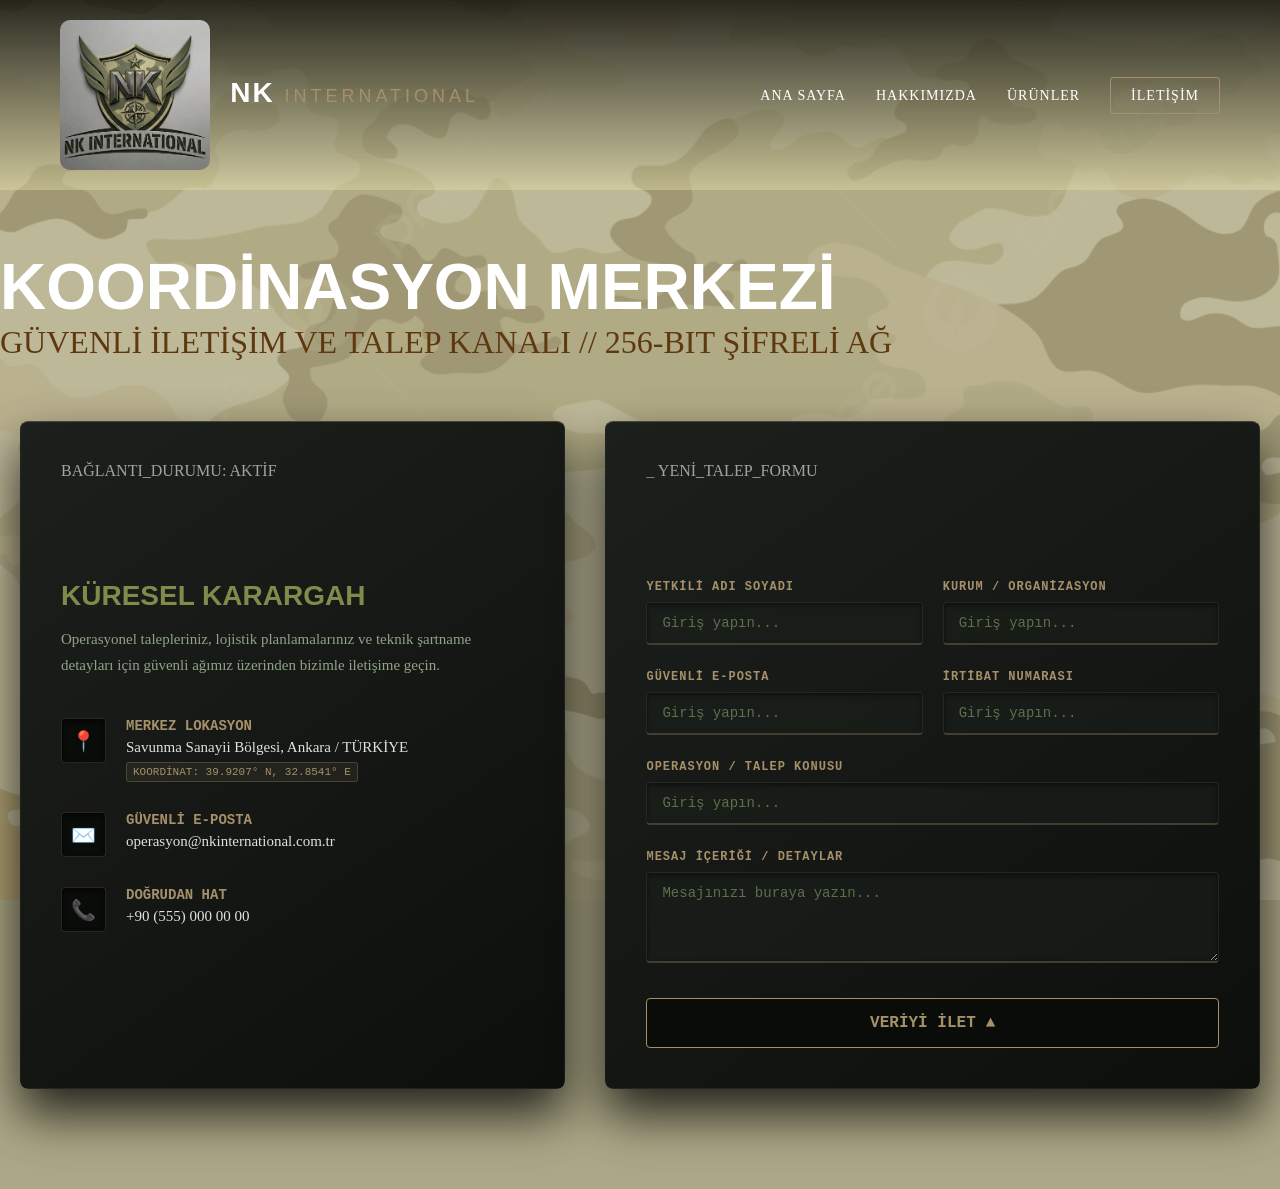
==== contact.html @ f4b68657 "Add files via upload" ====
<!DOCTYPE html>
<html lang="tr">
<head>
    <meta charset="UTF-8">
    <meta name="viewport" content="width=device-width, initial-scale=1.0">
    <title>İletişim - NK International</title>
    <link rel="stylesheet" href="./contacty.css">
</head>
<body class="contact-page-body">

    <!-- MENÜ (NAVBAR) BÖLÜMÜ -->
   

     <header class="navbar">
        <div class="nav-container">
            
            <a href="#" class="logo"><img src="./fotolar/logo.png" alt="logomuzdur">NK <span>INTERNATIONAL</span></a>
            <ul class="nav-links">
                <li><a href="./index.html">Ana Sayfa</a></li>
                <li><a href="./hakkımızda.html">Hakkımızda</a></li>
                <li><a href="./product.html">Ürünler</a></li>
                <li><a href="#" class="btn-nav">İletişim</a></li>
            </ul>
        </div>
    </header>

    <div class="boşluk">

    </div>

    <!-- SAYFA BAŞLIĞI -->
    <section class="page-header tactical-hero">
        <div class="container text-center">
            <h1 class="glitch-title">KOORDİNASYON <span class="text-bronze">MERKEZİ</span></h1>
            <p class="cyber-subtitle">GÜVENLİ İLETİŞİM VE TALEP KANALI // 256-BIT ŞİFRELİ AĞ</p>
        </div>
    </section>

    <!-- İLETİŞİM BÖLÜMÜ -->
    <section class="contact-section section">
        <div class="container">
            <div class="contact-grid">
                
                <!-- Sol Taraf: İletişim Bilgileri (Karargah) -->
                <div class="contact-info-panel glass-panel">
                    <div class="panel-header">
                        <span class="blinking-dot"></span> BAĞLANTI_DURUMU: AKTİF
                    </div>
                    <h2 class="contact-title">Küresel Karargah</h2>
                    <p class="contact-desc">Operasyonel talepleriniz, lojistik planlamalarınız ve teknik şartname detayları için güvenli ağımız üzerinden bizimle iletişime geçin.</p>
                    
                    <div class="info-list">
                        <div class="info-item">
                            <div class="info-icon">📍</div>
                            <div class="info-text">
                                <h4>MERKEZ LOKASYON</h4>
                                <p>Savunma Sanayii Bölgesi, Ankara / TÜRKİYE</p>
                                <span class="coord-text">KOORDİNAT: 39.9207° N, 32.8541° E</span>
                            </div>
                        </div>
                        
                        <div class="info-item">
                            <div class="info-icon">✉️</div>
                            <div class="info-text">
                                <h4>GÜVENLİ E-POSTA</h4>
                                <p>operasyon@nkinternational.com.tr</p>
                            </div>
                        </div>

                        <div class="info-item">
                            <div class="info-icon">📞</div>
                            <div class="info-text">
                                <h4>DOĞRUDAN HAT</h4>
                                <p>+90 (555) 000 00 00</p>
                            </div>
                        </div>
                    </div>
                </div>

                <!-- Sağ Taraf: Güvenli Form -->
                <div class="contact-form-panel glass-panel">
                    <div class="panel-header">
                        <span style="color:#A6906A">_</span> YENİ_TALEP_FORMU
                    </div>
                    
                    <form class="tactical-form">
                        <div class="form-row">
                            <div class="input-group">
                                <label>YETKİLİ ADI SOYADI</label>
                                <input type="text" placeholder="Giriş yapın..." required>
                            </div>
                            <div class="input-group">
                                <label>KURUM / ORGANİZASYON</label>
                                <input type="text" placeholder="Giriş yapın..." required>
                            </div>
                        </div>

                        <div class="form-row">
                            <div class="input-group">
                                <label>GÜVENLİ E-POSTA</label>
                                <input type="email" placeholder="Giriş yapın..." required>
                            </div>
                            <div class="input-group">
                                <label>İRTİBAT NUMARASI</label>
                                <input type="tel" placeholder="Giriş yapın...">
                            </div>
                        </div>

                        <div class="input-group">
                            <label>OPERASYON / TALEP KONUSU</label>
                            <input type="text" placeholder="Giriş yapın..." required>
                        </div>

                        <div class="input-group">
                            <label>MESAJ İÇERİĞİ / DETAYLAR</label>
                            <textarea rows="4" placeholder="Mesajınızı buraya yazın..." required></textarea>
                        </div>

                        <button type="submit" class="submit-btn">
                            VERİYİ İLET <span class="btn-icon">▲</span>
                        </button>
                    </form>
                </div>

            </div>
        </div>
    </section>

</body>
</html>
---- contacty.css ----
:root {
    --primary-green: #4f5a4a; /* Taktiksel Askeri Yeşil */
    --dark-green: #2d332a; /* Koyu Taktiksel Yeşil */
    --dark-bg: #1a1c1a; /* Antrasit / Gece Grisi */
    --accent-bronze: #a6906a; /* Şık Bronz/Altın Vurgu */
    --text-light: #f4f5f4;
    --text-white: #ffffff;
}


* {
    margin: 0;
    padding: 0;
    box-sizing: border-box;
}


h1, h2, h3, .logo {
    font-family: 'Montserrat', sans-serif;
}

a {
    text-decoration: none;
}







/* --- SAYFA ZEMİNİ VE ARKA PLAN GÖRSELİ (Hakkımızda ile birebir aynı) --- */
.contact-page-body {
    position: relative;
    background-color: #52460179;
    color: #a0a5a0;
    min-height: 100vh;
    overflow-x: hidden;
}

.contact-page-body::before {
    content: '';
    position: fixed; 
    top: 0; left: 0; width: 100%; height: 100%;
    /* Askeri görseliniz eklendi */
    background-image: url('./fotolar/askeri background.png');
    background-size: cover;
    background-position: center;
    background-repeat: no-repeat;
    opacity: 0.25; 
    z-index: -1; 
    pointer-events: none; 
}

.tactical-hero, .contact-section {
    background: transparent !important;
    position: relative;
    z-index: 1;
}



/* --- ÜST MENÜ (NAVBAR) --- */
.navbar {
    position: fixed;
    top: 0;
    left: 0;
    width: 100%;
    padding: 20px 0;
    z-index: 100; /* Slider'ın ve overlay'in üstünde kalmasını sağlar */
    background: linear-gradient(to bottom, rgba(0,0,0,0.8) 0%, rgba(0,0,0,0) 100%);
    background-color: #e7e3ab69;
}

.nav-container {
    display: flex;
    justify-content: space-between;
    align-items: center;
    max-width: 1200px;
    margin: 0 auto;
    padding: 0 20px;
}
 
.logo img {
    height: 150px;
   margin-right: 20px;
   vertical-align: middle;
   border-radius: 10px;
}
.logo {
    font-size: 28px;
    font-weight: 800;
    vertical-align: middle;
    color: var(--text-white);
    letter-spacing: 2px;
    
   
}

.logo span {
    font-weight: 500;
    color: var(--accent-bronze);
    font-size: 18px;
    letter-spacing: 4px;
}

.nav-links {
    list-style: none;
    display: flex;
    align-items: center;
    gap: 30px;
}

.nav-links a {
    color: var(--text-white);
    font-size: 14px;
    font-weight: 500;
    text-transform: uppercase;
    letter-spacing: 1px;
    transition: color 0.3s;
}

.nav-links a:hover {
    color: var(--accent-bronze);
}

.btn-nav {
    border: 1px solid var(--accent-bronze);
    padding: 10px 20px;
    border-radius: 3px;
}

.btn-nav:hover {
    background-color: var(--accent-bronze);
    color: var(--dark-bg) !important;
}


.boşluk{
    display: block;
    height: 250px;
}


/* Sayfa Başlığı Gradienti */
.glitch-title{
    color: #ffffff;
    font-size: 4rem;
}

.cyber-subtitle{
    color: #5e380e;
    font-size: 2rem;
}


.contact-section {
    padding: 60px 20px 100px;
}

.contact-grid {
    display: grid;
    grid-template-columns: 1fr 1.2fr;
    gap: 40px;
}

/* --- 3D ZIRH PLAKASI PANELLERİ (Hakkımızda sayfası ile aynı derinlik) --- */
.contact-info-panel, .contact-form-panel {
    background: linear-gradient(145deg, #1c201c 0%, #0d0f0d 100%);
    border: 1px solid rgba(255, 255, 255, 0.03);
    border-top: 1px solid rgba(166, 144, 106, 0.4);
    border-left: 1px solid rgba(255, 255, 255, 0.05);
    border-radius: 8px;
    padding: 40px;
    box-shadow: 0 25px 50px rgba(0,0,0,0.8), inset 0 2px 10px rgba(255,255,255,0.02);
    position: relative;
   
}

.panel-header{
    margin-bottom: 100px;
}

/* Sol Bilgi Paneli Detayları */
.contact-title {
    font-size: 28px;
    color: #808b4b;
    text-transform: uppercase;
    margin-bottom: 15px;
    font-weight: 800;
}

.contact-desc {
    font-size: 15px;
    line-height: 1.7;
    margin-bottom: 40px;
    color: #8fa388;
}

.info-list {
    display: flex;
    flex-direction: column;
    gap: 30px;
}

.info-item {
    display: flex;
    gap: 20px;
    align-items: flex-start;
}

.info-icon {
    font-size: 20px;
    background: #0a0c0a;
    border: 1px solid rgba(166, 144, 106, 0.2);
    color: #A6906A;
    width: 45px; height: 45px;
    display: flex; justify-content: center; align-items: center;
    border-radius: 4px;
    box-shadow: inset 0 2px 5px rgba(0,0,0,0.8);
}

.info-text h4 {
    font-size: 14px;
    color: #A6906A;
    font-family: 'Courier New', monospace;
    margin-bottom: 5px;
}

.info-text p {
    color: #e0e0e0;
    font-size: 15px;
    margin: 0 0 5px 0;
}

.coord-text {
    font-size: 11px;
    font-family: 'Courier New', monospace;
    color: #A6906A;
    display: inline-block;
    padding: 3px 6px;
    background: rgba(166, 144, 106, 0.1);
    border: 1px solid rgba(166, 144, 106, 0.3);
    border-radius: 3px;
}

/* --- SAĞ TARAF: TAKTİKSEL FORM --- */
.tactical-form {
    display: flex;
    flex-direction: column;
    gap: 25px;
    margin-top: 20px;
}

.form-row {
    display: grid;
    grid-template-columns: 1fr 1fr;
    gap: 20px;
}

.input-group {
    display: flex;
    flex-direction: column;
    gap: 8px;
}

.input-group label {
    font-family: 'Courier New', monospace;
    font-size: 12px;
    color: #A6906A;
    letter-spacing: 1px;
    font-weight: bold;
}

/* Askeri Terminal Stili 3D Metin Kutuları */
.tactical-form input, .tactical-form textarea {
    background: rgba(28, 32, 28, 0.6); /* Çok koyu olmasını engelledik */
    border: 1px solid rgba(255, 255, 255, 0.05);
    border-bottom: 2px solid rgba(166, 144, 106, 0.3);
    border-radius: 4px;
    padding: 12px 15px;
    color: #f0f0f0;
    font-family: 'Courier New', monospace;
    font-size: 14px;
    transition: all 0.3s ease;
    box-shadow: inset 0 2px 5px rgba(0,0,0,0.5);
}

.tactical-form input:focus, .tactical-form textarea:focus {
    outline: none;
    background: rgba(45, 51, 45, 0.8);
    border-bottom-color: #A6906A;
    box-shadow: inset 0 2px 5px rgba(0,0,0,0.5), 0 5px 15px rgba(166, 144, 106, 0.1);
}

.tactical-form input::placeholder, .tactical-form textarea::placeholder {
    color: #5d6e4b;
}

/* Gönder Butonu */
.submit-btn {
    background: #0a0c0a;
    border: 1px solid #A6906A;
    color: #A6906A;
    padding: 15px;
    font-family: 'Courier New', monospace;
    font-size: 16px;
    font-weight: bold;
    cursor: pointer;
    transition: all 0.4s ease;
    display: flex;
    justify-content: center;
    align-items: center;
    gap: 10px;
    margin-top: 10px;
    border-radius: 4px;
}

.submit-btn:hover {
    background: #A6906A;
    color: #000;
    box-shadow: 0 0 20px rgba(166, 144, 106, 0.4);
    transform: translateY(-2px);
}

/* Mobil Uyum */
@media (max-width: 992px) {
    .contact-grid { grid-template-columns: 1fr; }
    .form-row { grid-template-columns: 1fr; }
}
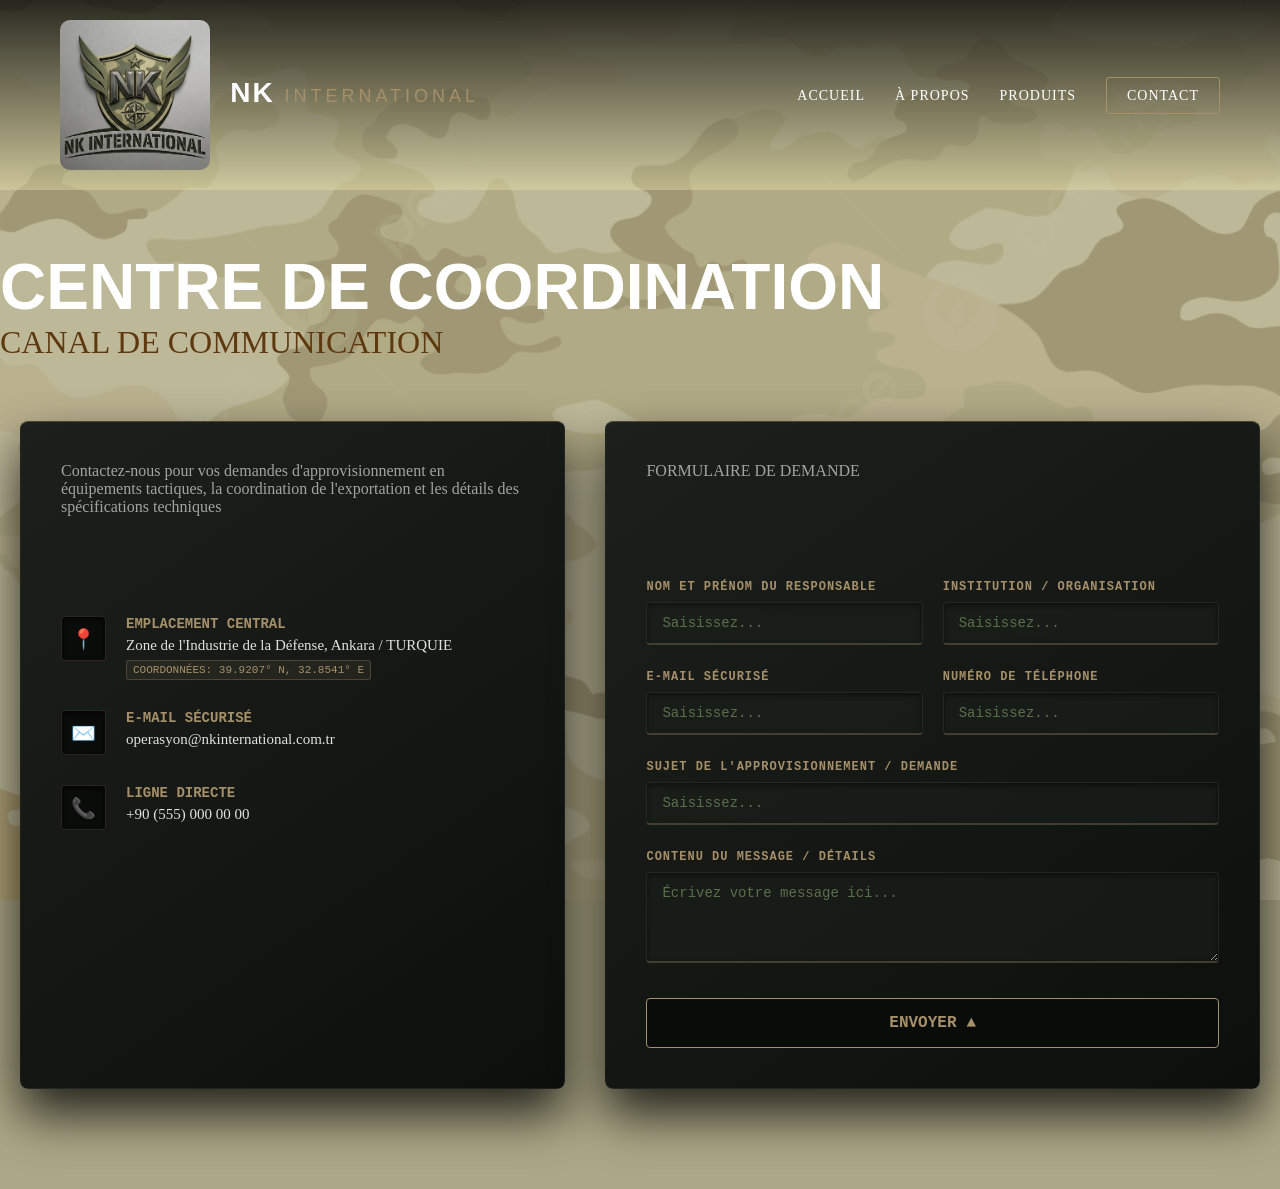
==== commit fdcc00af: "Update contact.html" ====
--- a/contact.html
+++ b/contact.html
@@ -1,9 +1,9 @@
 <!DOCTYPE html>
-<html lang="tr">
+<html lang="fr">
 <head>
     <meta charset="UTF-8">
     <meta name="viewport" content="width=device-width, initial-scale=1.0">
-    <title>İletişim - NK International</title>
+    <title>Contact - NK International</title>
     <link rel="stylesheet" href="./contacty.css">
 </head>
 <body class="contact-page-body">
@@ -16,10 +16,10 @@
             
             <a href="#" class="logo"><img src="./fotolar/logo.png" alt="logomuzdur">NK <span>INTERNATIONAL</span></a>
             <ul class="nav-links">
-                <li><a href="./index.html">Ana Sayfa</a></li>
-                <li><a href="./hakkımızda.html">Hakkımızda</a></li>
-                <li><a href="./product.html">Ürünler</a></li>
-                <li><a href="#" class="btn-nav">İletişim</a></li>
+                <li><a href="./index.html">Accueil</a></li>
+                <li><a href="./hakkımızda.html">À Propos</a></li>
+                <li><a href="./product.html">Produits</a></li>
+                <li><a href="#" class="btn-nav">Contact</a></li>
             </ul>
         </div>
     </header>
@@ -31,8 +31,8 @@
     <!-- SAYFA BAŞLIĞI -->
     <section class="page-header tactical-hero">
         <div class="container text-center">
-            <h1 class="glitch-title">KOORDİNASYON <span class="text-bronze">MERKEZİ</span></h1>
-            <p class="cyber-subtitle">GÜVENLİ İLETİŞİM VE TALEP KANALI // 256-BIT ŞİFRELİ AĞ</p>
+            <h1 class="glitch-title">CENTRE DE <span class="text-bronze">COORDINATION</span></h1>
+            <p class="cyber-subtitle">CANAL DE COMMUNICATION</p>
         </div>
     </section>
 
@@ -44,25 +44,23 @@
                 <!-- Sol Taraf: İletişim Bilgileri (Karargah) -->
                 <div class="contact-info-panel glass-panel">
                     <div class="panel-header">
-                        <span class="blinking-dot"></span> BAĞLANTI_DURUMU: AKTİF
+                        <span style="color:#A6906A"></span> Contactez-nous pour vos demandes d'approvisionnement en équipements tactiques, la coordination de l'exportation et les détails des spécifications techniques
                     </div>
-                    <h2 class="contact-title">Küresel Karargah</h2>
-                    <p class="contact-desc">Operasyonel talepleriniz, lojistik planlamalarınız ve teknik şartname detayları için güvenli ağımız üzerinden bizimle iletişime geçin.</p>
                     
                     <div class="info-list">
                         <div class="info-item">
                             <div class="info-icon">📍</div>
                             <div class="info-text">
-                                <h4>MERKEZ LOKASYON</h4>
-                                <p>Savunma Sanayii Bölgesi, Ankara / TÜRKİYE</p>
-                                <span class="coord-text">KOORDİNAT: 39.9207° N, 32.8541° E</span>
+                                <h4>EMPLACEMENT CENTRAL</h4>
+                                <p>Zone de l'Industrie de la Défense, Ankara / TURQUIE</p>
+                                <span class="coord-text">COORDONNÉES: 39.9207° N, 32.8541° E</span>
                             </div>
                         </div>
                         
                         <div class="info-item">
                             <div class="info-icon">✉️</div>
                             <div class="info-text">
-                                <h4>GÜVENLİ E-POSTA</h4>
+                                <h4>E-MAIL SÉCURISÉ</h4>
                                 <p>operasyon@nkinternational.com.tr</p>
                             </div>
                         </div>
@@ -70,7 +68,7 @@
                         <div class="info-item">
                             <div class="info-icon">📞</div>
                             <div class="info-text">
-                                <h4>DOĞRUDAN HAT</h4>
+                                <h4>LIGNE DIRECTE</h4>
                                 <p>+90 (555) 000 00 00</p>
                             </div>
                         </div>
@@ -80,44 +78,44 @@
                 <!-- Sağ Taraf: Güvenli Form -->
                 <div class="contact-form-panel glass-panel">
                     <div class="panel-header">
-                        <span style="color:#A6906A">_</span> YENİ_TALEP_FORMU
+                        <span style="color:#A6906A"></span>FORMULAIRE DE DEMANDE
                     </div>
                     
                     <form class="tactical-form">
                         <div class="form-row">
                             <div class="input-group">
-                                <label>YETKİLİ ADI SOYADI</label>
-                                <input type="text" placeholder="Giriş yapın..." required>
+                                <label>NOM ET PRÉNOM DU RESPONSABLE</label>
+                                <input type="text" placeholder="Saisissez..." required>
                             </div>
                             <div class="input-group">
-                                <label>KURUM / ORGANİZASYON</label>
-                                <input type="text" placeholder="Giriş yapın..." required>
+                                <label>INSTITUTION / ORGANISATION</label>
+                                <input type="text" placeholder="Saisissez..." required>
                             </div>
                         </div>
 
                         <div class="form-row">
                             <div class="input-group">
-                                <label>GÜVENLİ E-POSTA</label>
-                                <input type="email" placeholder="Giriş yapın..." required>
+                                <label>E-MAIL SÉCURISÉ</label>
+                                <input type="email" placeholder="Saisissez..." required>
                             </div>
                             <div class="input-group">
-                                <label>İRTİBAT NUMARASI</label>
-                                <input type="tel" placeholder="Giriş yapın...">
+                                <label>NUMÉRO DE TÉLÉPHONE</label>
+                                <input type="tel" placeholder="Saisissez...">
                             </div>
                         </div>
 
                         <div class="input-group">
-                            <label>OPERASYON / TALEP KONUSU</label>
-                            <input type="text" placeholder="Giriş yapın..." required>
+                            <label>SUJET DE L'APPROVISIONNEMENT / DEMANDE</label>
+                            <input type="text" placeholder="Saisissez..." required>
                         </div>
 
                         <div class="input-group">
-                            <label>MESAJ İÇERİĞİ / DETAYLAR</label>
-                            <textarea rows="4" placeholder="Mesajınızı buraya yazın..." required></textarea>
+                            <label>CONTENU DU MESSAGE / DÉTAILS</label>
+                            <textarea rows="4" placeholder="Écrivez votre message ici..." required></textarea>
                         </div>
 
                         <button type="submit" class="submit-btn">
-                            VERİYİ İLET <span class="btn-icon">▲</span>
+                            ENVOYER <span class="btn-icon">▲</span>
                         </button>
                     </form>
                 </div>
@@ -127,4 +125,4 @@
     </section>
 
 </body>
-</html>+</html>
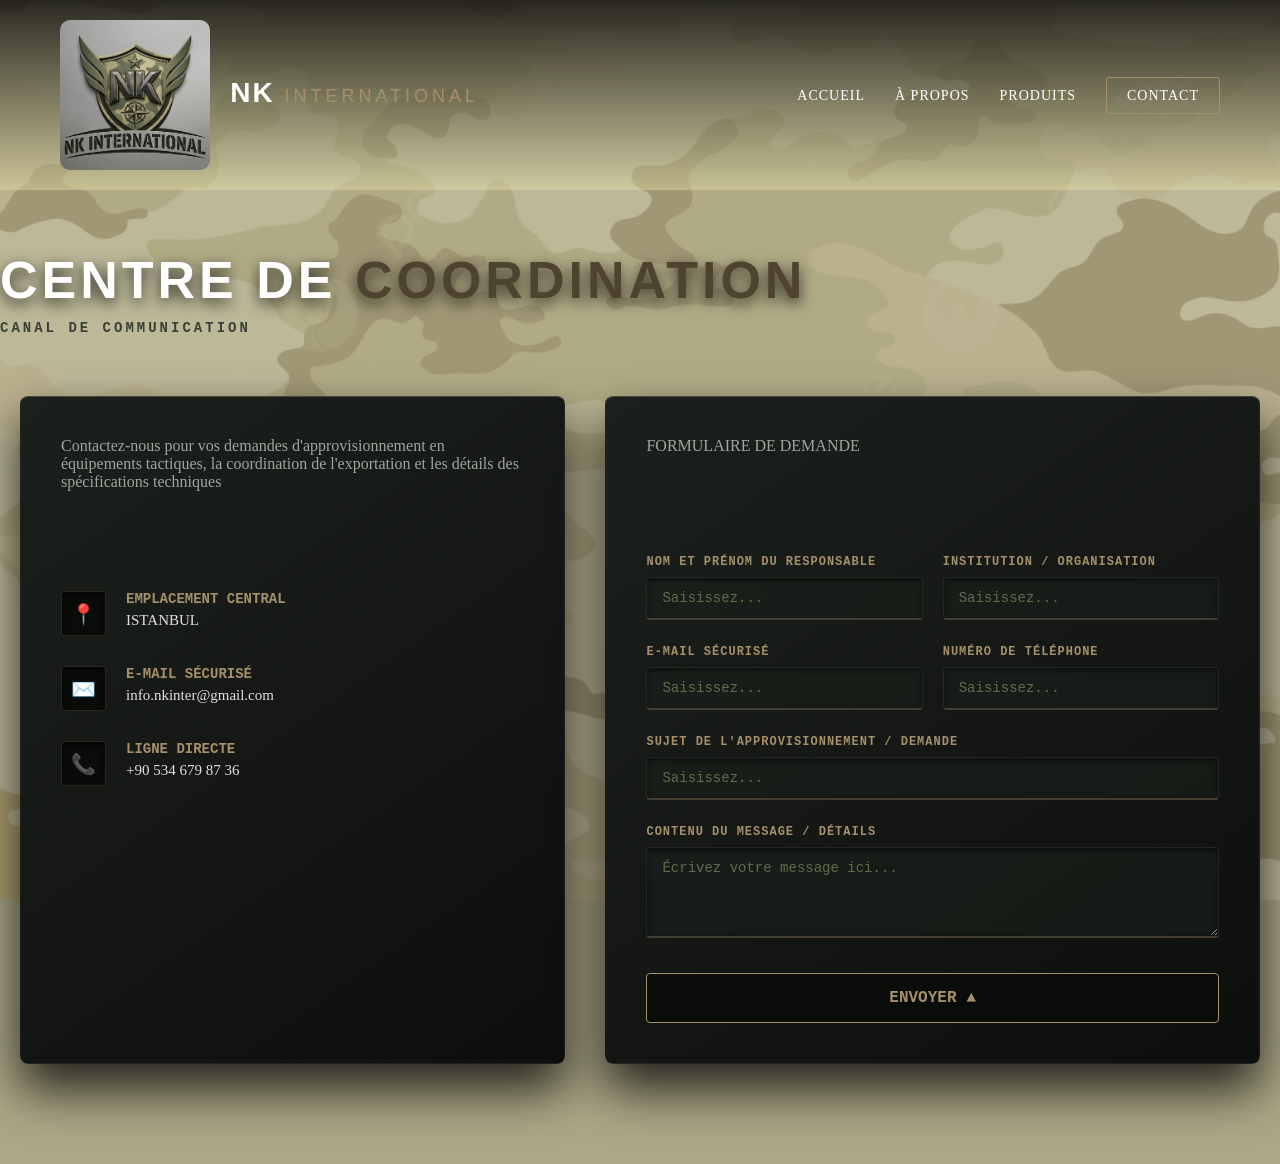
==== commit e5d29c99: "Update contact.html" ====
--- a/contact.html
+++ b/contact.html
@@ -52,8 +52,8 @@
                             <div class="info-icon">📍</div>
                             <div class="info-text">
                                 <h4>EMPLACEMENT CENTRAL</h4>
-                                <p>Zone de l'Industrie de la Défense, Ankara / TURQUIE</p>
-                                <span class="coord-text">COORDONNÉES: 39.9207° N, 32.8541° E</span>
+                                <p>ISTANBUL</p>
+                                
                             </div>
                         </div>
                         
@@ -61,7 +61,7 @@
                             <div class="info-icon">✉️</div>
                             <div class="info-text">
                                 <h4>E-MAIL SÉCURISÉ</h4>
-                                <p>operasyon@nkinternational.com.tr</p>
+                                <p>info.nkinter@gmail.com</p>
                             </div>
                         </div>
 
@@ -69,7 +69,7 @@
                             <div class="info-icon">📞</div>
                             <div class="info-text">
                                 <h4>LIGNE DIRECTE</h4>
-                                <p>+90 (555) 000 00 00</p>
+                                <p>+90 534 679 87 36</p>
                             </div>
                         </div>
                     </div>
--- a/contacty.css
+++ b/contacty.css
@@ -144,14 +144,27 @@
 
 
 /* Sayfa Başlığı Gradienti */
-.glitch-title{
+.glitch-title {
+    font-size: 52px;
+    font-weight: 900;
+    letter-spacing: 4px;
+    margin-bottom: 10px;
+    text-transform: uppercase;
     color: #ffffff;
-    font-size: 4rem;
-}
-
-.cyber-subtitle{
-    color: #5e380e;
-    font-size: 2rem;
+    text-shadow: 0 5px 15px rgba(0,0,0,0.8);
+}
+
+.text-bronze {
+    /* Bronz/Altın vurgu rengi */
+    color: #4e432f; 
+}
+
+.cyber-subtitle {
+    color: #394136;
+    font-family: 'Courier New', monospace;
+    letter-spacing: 3px;
+    font-size: 14px;
+    font-weight: 700;
 }
 
 
@@ -328,4 +341,73 @@
 @media (max-width: 992px) {
     .contact-grid { grid-template-columns: 1fr; }
     .form-row { grid-template-columns: 1fr; }
-}+
+     body, html {
+        overflow-x: hidden !important; 
+        max-width: 100%;
+    }
+    
+    .section {
+        padding: 50px 15px; /* Sağdan soldan nefes alma boşluğu */
+    }
+
+    /* 2. MENÜ (NAVBAR) DÜZELTMESİ (Üst üste binmeyi çözer) */
+    .navbar .nav-container {
+        flex-direction: column; /* Logo ve menüyü alt alta alır */
+        padding: 15px 10px;
+        gap: 15px;
+    }
+
+    .logo {
+        font-size: 22px !important;
+        text-align: center;
+        display: flex;
+        align-items: center;
+        justify-content: center;
+    }
+
+    .logo img {
+        height: 45px !important; /* Dev logoyu telefona uygun hale getirdik */
+        margin-right: 10px;
+    }
+
+    .nav-links {
+        display: flex;
+        flex-wrap: wrap; /* Sığmazsa alt satıra geçer */
+        justify-content: center;
+        gap: 12px;
+        width: 100%;
+    }
+
+    .nav-links li, .nav-link {
+        margin: 0;
+        font-size: 13px !important; /* Linkleri telefona göre küçülttük */
+    }
+
+      .glitch-title {
+    font-size: 2rem;
+    }
+
+    .cyber-subtitle{
+        font-size: 1rem;
+    }
+
+    .contact-info-panel{
+        width: 290px;
+        justify-self: center;
+    }
+
+    .contact-grid{
+        justify-self: center;
+    }
+
+    .contact-form-panel{
+        width: 290px;
+        justify-self: center;
+    }
+
+    .info-icon{
+        display: none;
+    }
+
+}
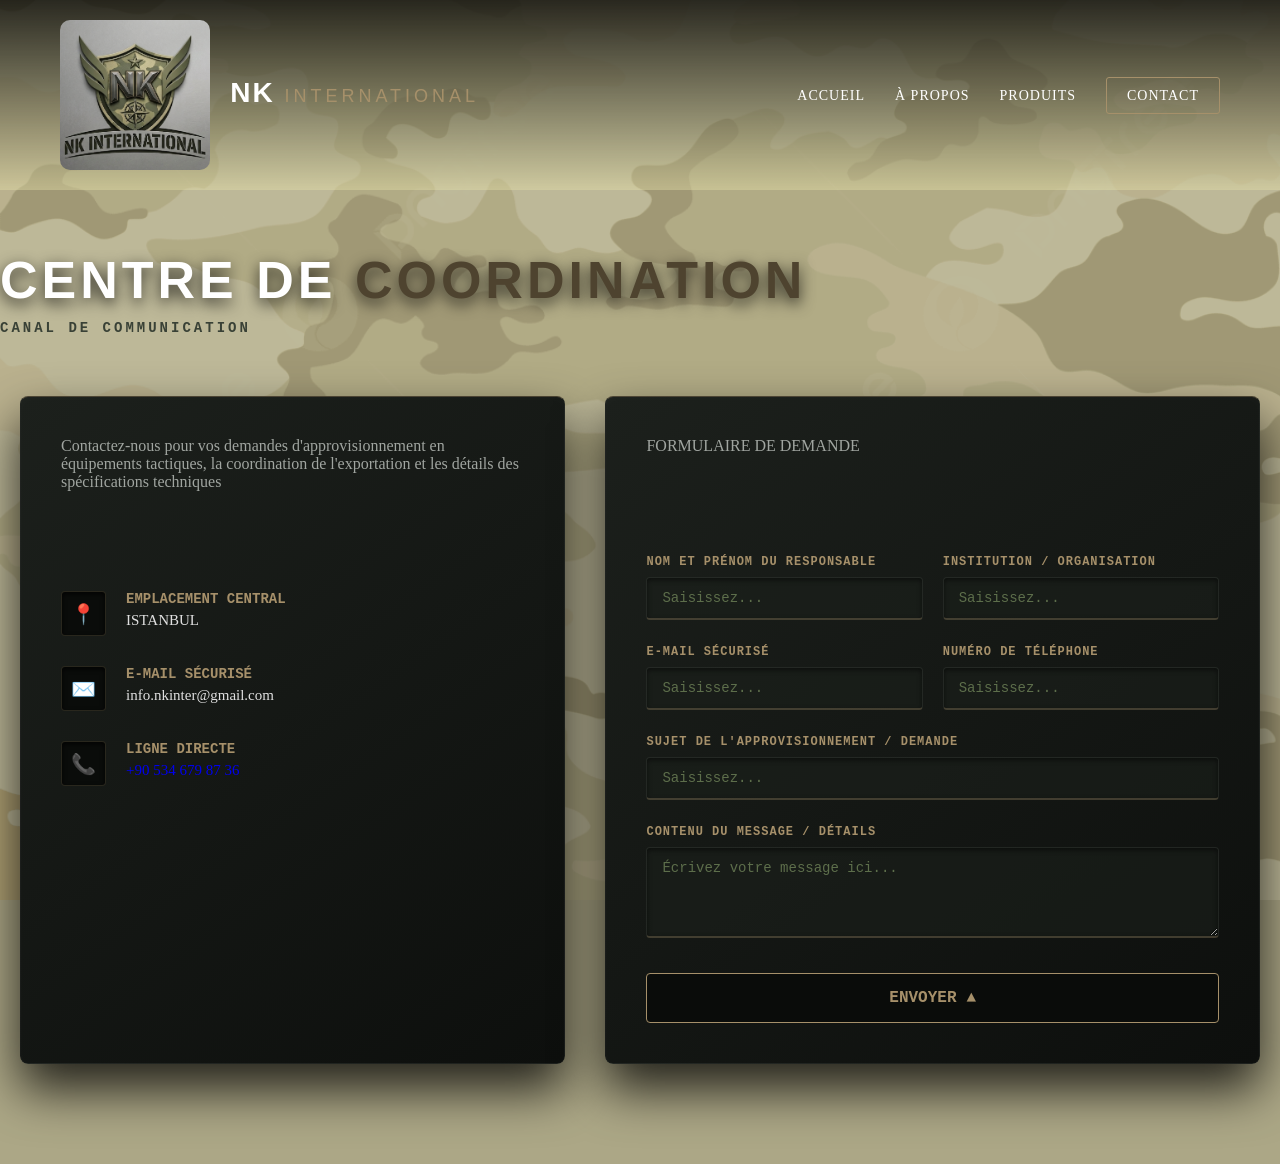
==== commit 6be7ea49: "Update contact.html" ====
--- a/contact.html
+++ b/contact.html
@@ -69,7 +69,7 @@
                             <div class="info-icon">📞</div>
                             <div class="info-text">
                                 <h4>LIGNE DIRECTE</h4>
-                                <p>+90 534 679 87 36</p>
+                                <p><a class="numara" href="https://wa.me/+905346798736?text=Bonjour.%20Merci%20de%20me%20donner%20des%20informations%20d%C3%A9taill%C3%A9es%20%C3%A0%20propos%20de%20vos%20produits." class="btn" target="_blank">+90 534 679 87 36</a></p>
                             </div>
                         </div>
                     </div>
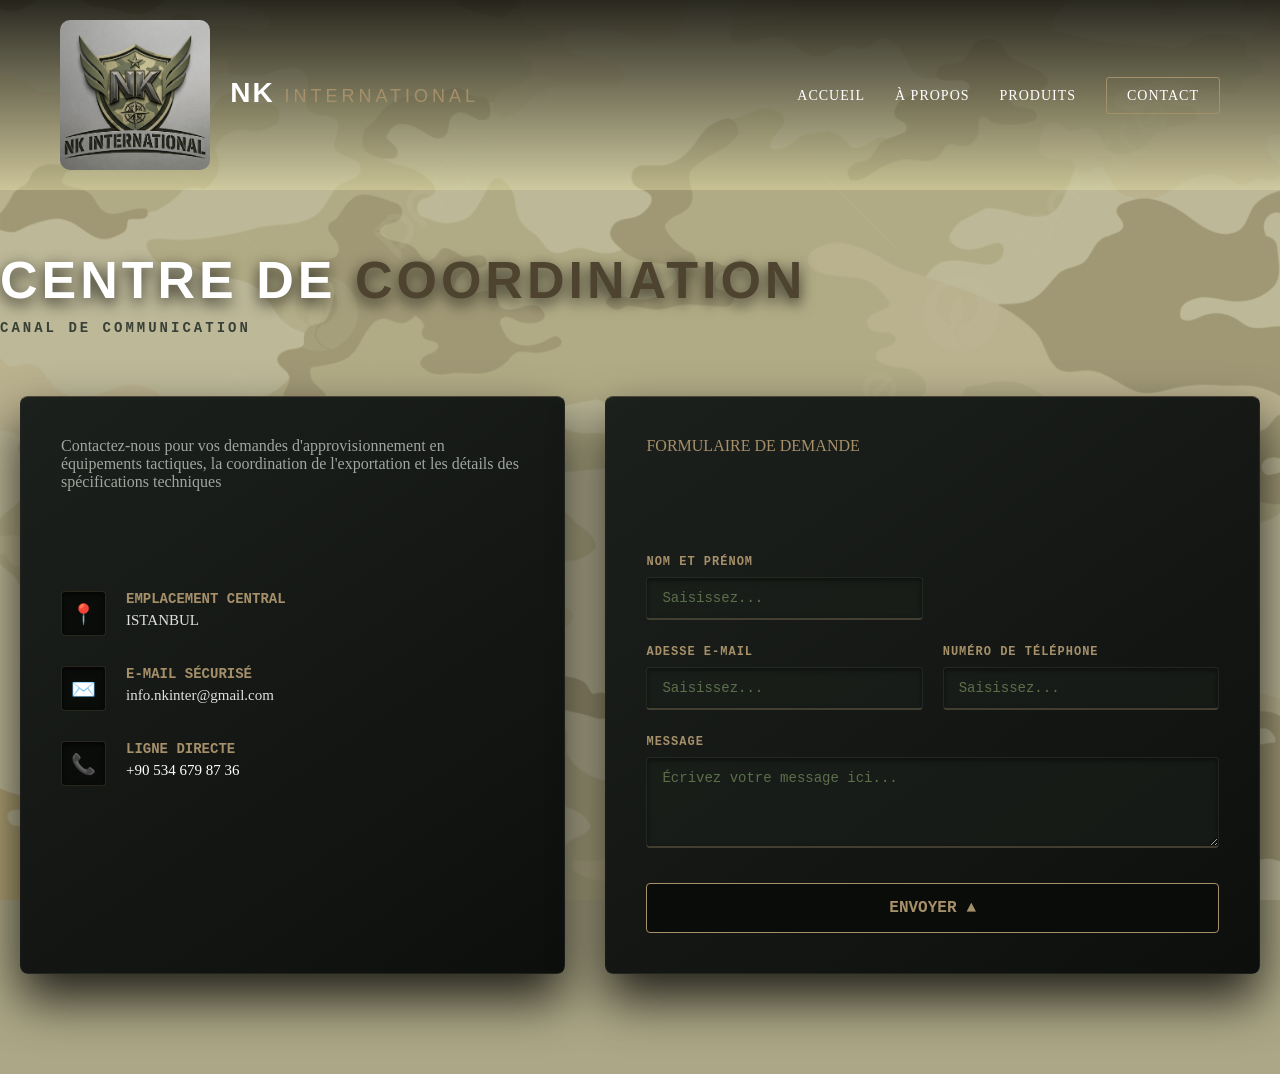
==== commit 4a2ab297: "Update contact.html" ====
--- a/contact.html
+++ b/contact.html
@@ -77,52 +77,84 @@
 
                 <!-- Sağ Taraf: Güvenli Form -->
                 <div class="contact-form-panel glass-panel">
-                    <div class="panel-header">
-                        <span style="color:#A6906A"></span>FORMULAIRE DE DEMANDE
-                    </div>
-                    
-                    <form class="tactical-form">
-                        <div class="form-row">
-                            <div class="input-group">
-                                <label>NOM ET PRÉNOM DU RESPONSABLE</label>
-                                <input type="text" placeholder="Saisissez..." required>
-                            </div>
-                            <div class="input-group">
-                                <label>INSTITUTION / ORGANISATION</label>
-                                <input type="text" placeholder="Saisissez..." required>
-                            </div>
-                        </div>
+    <div class="panel-header">
+        <span style="color:#A6906A">FORMULAIRE DE DEMANDE</span>
+    </div>
+    
+    <!-- action kısmına Formspree linkinizi yapıştırın, method="POST" eklendi -->
+    <form class="tactical-form" action="https://formspree.io/f/meaqopzd" method="POST">
+        <div class="form-row">
+            <div class="input-group">
+                <label>NOM ET PRÉNOM</label>
+                <!-- name="Ad_Soyad" eklendi -->
+                <input type="text" name="nom_prenom" placeholder="Saisissez..." required>
+            </div>
+            
+        </div>
 
-                        <div class="form-row">
-                            <div class="input-group">
-                                <label>E-MAIL SÉCURISÉ</label>
-                                <input type="email" placeholder="Saisissez..." required>
-                            </div>
-                            <div class="input-group">
-                                <label>NUMÉRO DE TÉLÉPHONE</label>
-                                <input type="tel" placeholder="Saisissez...">
-                            </div>
-                        </div>
+        <div class="form-row">
+            <div class="input-group">
+                <label>ADESSE E-MAIL</label>
+                <!-- name="Email" eklendi -->
+                <input type="email" name="Email" placeholder="Saisissez..." required>
+            </div>
+            <div class="input-group">
+                <label>NUMÉRO DE TÉLÉPHONE</label>
+                <!-- name="Telefon" eklendi -->
+                <input type="tel" name="Telephone" placeholder="Saisissez...">
+            </div>
+        </div>
 
-                        <div class="input-group">
-                            <label>SUJET DE L'APPROVISIONNEMENT / DEMANDE</label>
-                            <input type="text" placeholder="Saisissez..." required>
-                        </div>
 
-                        <div class="input-group">
-                            <label>CONTENU DU MESSAGE / DÉTAILS</label>
-                            <textarea rows="4" placeholder="Écrivez votre message ici..." required></textarea>
-                        </div>
+        <div class="input-group">
+            <label>MESSAGE</label>
+            <!-- name="Mesaj" eklendi -->
+            <textarea name="Message" rows="4" placeholder="Écrivez votre message ici..." required></textarea>
+        </div>
 
-                        <button type="submit" class="submit-btn">
-                            ENVOYER <span class="btn-icon">▲</span>
-                        </button>
-                    </form>
-                </div>
+        <button type="submit" class="submit-btn">
+            ENVOYER <span class="btn-icon">▲</span>
+        </button>
+    </form>
+</div>
 
             </div>
         </div>
     </section>
 
+
+
+
+
+    <script>
+    document.querySelector('.tactical-form').addEventListener('submit', function(e) {
+        e.preventDefault(); // Formun sayfayı yenileyip Formspree sayfasına gitmesini engeller
+
+        var form = this;
+        var data = new FormData(form);
+
+        // Formu arka planda Formspree'ye gönderir
+        fetch(form.action, {
+            method: form.method,
+            body: data,
+            headers: {
+                'Accept': 'application/json'
+            }
+        }).then(response => {
+            if (response.ok) {
+                // Başarılı olursa ekrana Fransızca uyarı çıkar
+                alert("Votre message a été envoyé avec succès !"); 
+                // İsterseniz Türkçe de yazabilirsiniz: alert("Mesajınız başarıyla gönderildi!");
+                
+                form.reset(); // Gönderdikten sonra form kutularını temizler
+            } else {
+                alert("Une erreur s'est produite. Veuillez réessayer."); // Hata uyarısı
+            }
+        }).catch(error => {
+            alert("Une erreur s'est produite. Veuillez réessayer.");
+        });
+    });
+</script>
+
 </body>
 </html>
--- a/contacty.css
+++ b/contacty.css
@@ -337,6 +337,10 @@
     transform: translateY(-2px);
 }
 
+.numara{
+    color: #ffffff;
+}
+
 /* Mobil Uyum */
 @media (max-width: 992px) {
     .contact-grid { grid-template-columns: 1fr; }
@@ -346,6 +350,11 @@
         overflow-x: hidden !important; 
         max-width: 100%;
     }
+
+
+    .numara{
+    color: #ffffff;
+}
     
     .section {
         padding: 50px 15px; /* Sağdan soldan nefes alma boşluğu */
